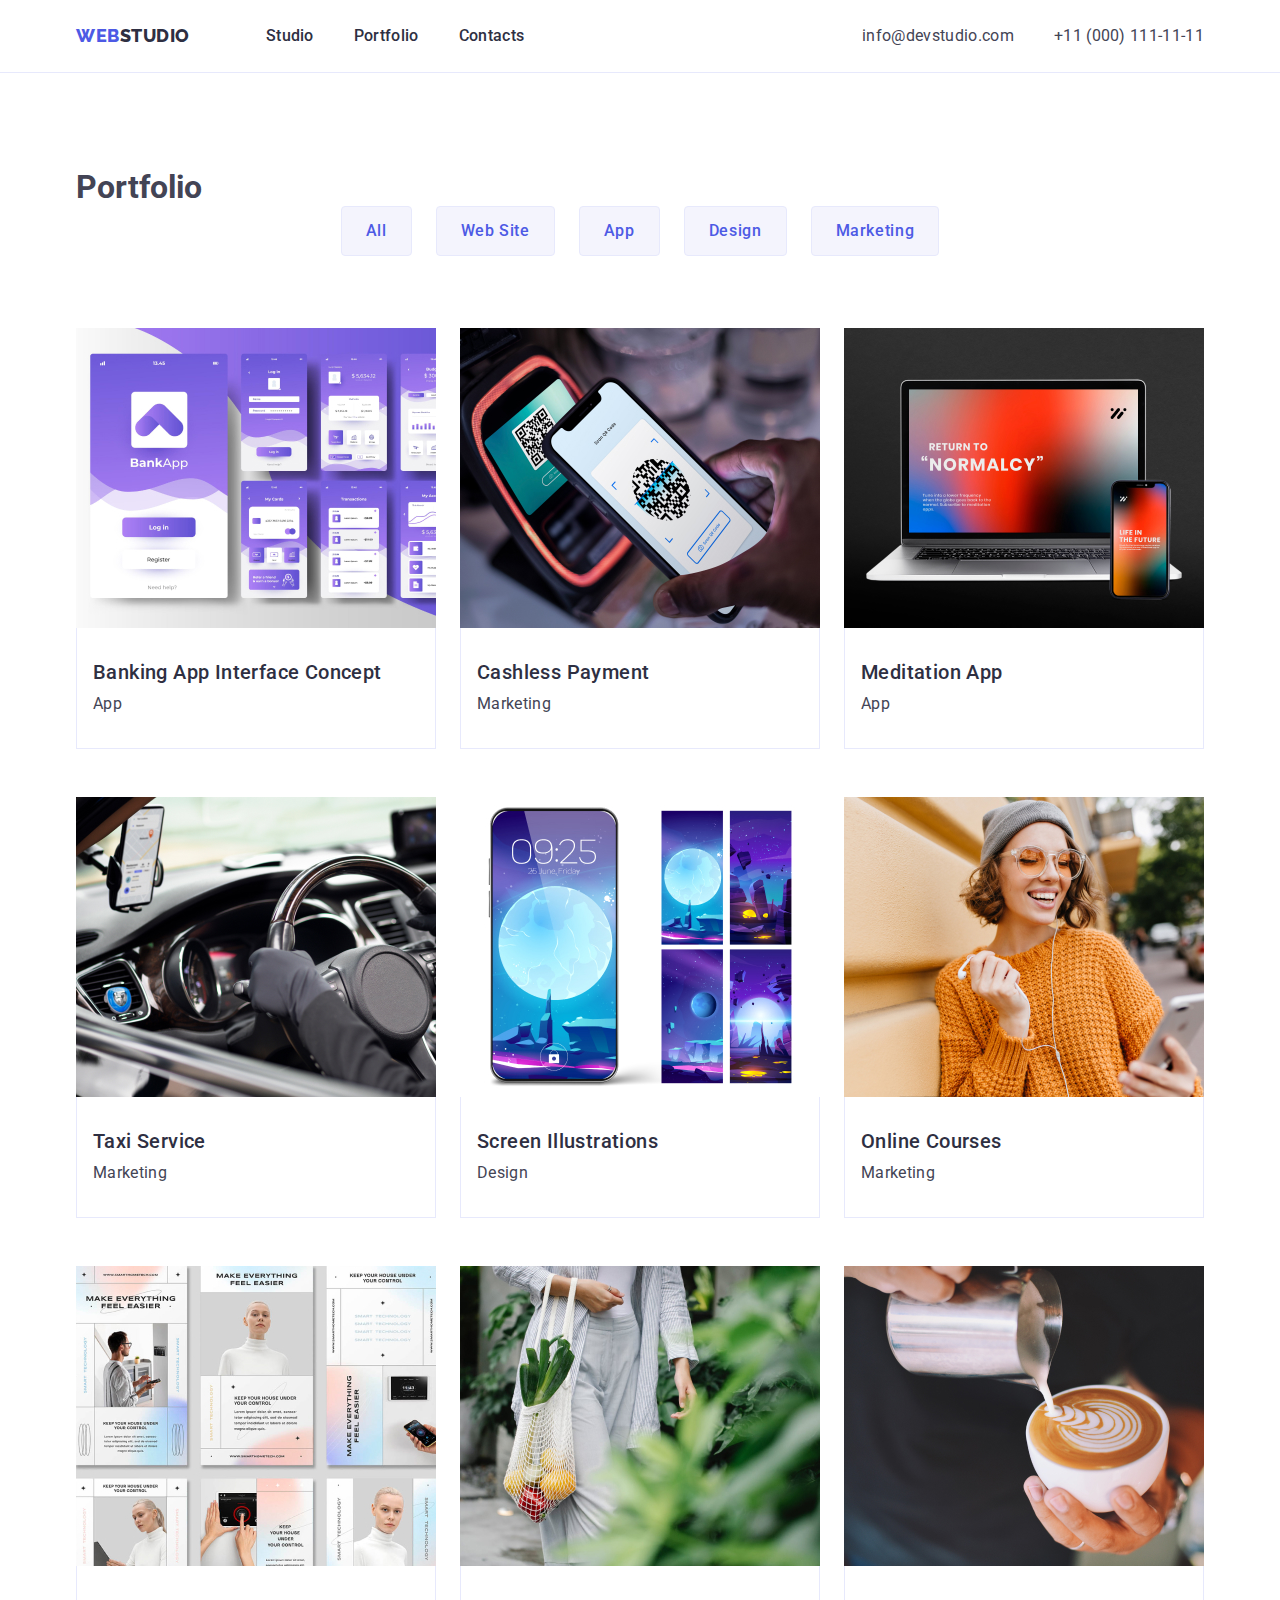
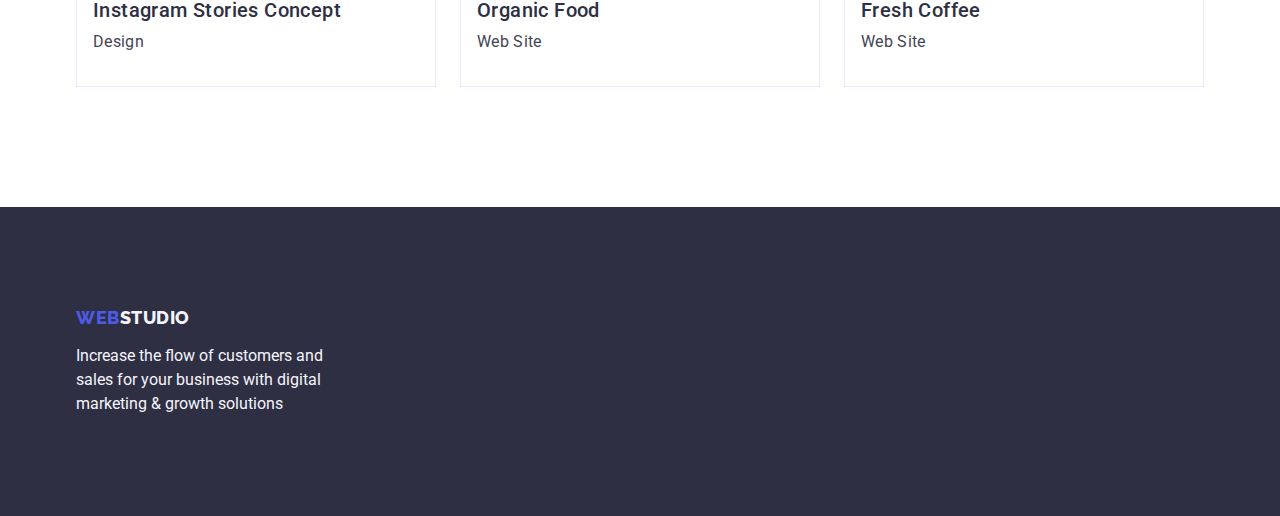
==== portfolio.html @ 73affb68 "Initial commit" ====
<!DOCTYPE html>
<html lang="en">
  <head>
    <meta charset="UTF-8" />
    <meta http-equiv="X-UA-Compatible" content="IE=edge" />
    <meta name="viewport" content="width=device-width, initial-scale=1.0" />
    <title>Effective Solutions for Your Business</title>
    <link rel="preconnect" href="https://fonts.googleapis.com" />
    <link rel="preconnect" href="https://fonts.gstatic.com" crossorigin />
    <link
      href="https://fonts.googleapis.com/css2?family=Raleway:wght@800&family=Roboto:wght@400;500;700&display=swap"
      rel="stylesheet"
    />
    <link
      rel="stylesheet"
      href="https://cdnjs.cloudflare.com/ajax/libs/modern-normalize/1.1.0/modern-normalize.min.css"
    />
    <link rel="stylesheet" href="./css/styles.css" />
  </head>
  <body class="body-page">
    <!-- Header -->
    <header class="page-header">
      <div class="container page-header-container">
        <nav class="page-header-navigation">
          <a href="./index.html" class="link header-logo page-logo list"
            >Web<span class="logos link">Studio</span></a
          >
          <ul class="list menu">
            <li class="menu-item">
              <a href="./index.html" class="menu-link link">Studio</a>
            </li>
            <li class="menu-item">
              <a href="./portfolio.html" class="menu-link link">Portfolio</a>
            </li>
            <li class="menu-item">
              <a href="" class="menu-link link">Contacts</a>
            </li>
          </ul>
        </nav>
        <!-- Address -->
        <address class="menu-contacts">
          <ul class="list contact-links">
            <li>
              <a class="link contacts" href="mailto:info@devstudio.com"
                >info@devstudio.com</a
              >
            </li>
            <li>
              <a class="link contacts" href="tel:+110001111111"
                >+11 (000) 111-11-11</a
              >
            </li>
          </ul>
        </address>
      </div>
    </header>

    <main>
      <!-- Section-1-Portfolio -->
      <section class="main-portfolio">
        <div class="container">
          <h1 class="hidden-title">Portfolio</h1>
          <ul class="portfolio-list list">
            <li><button type="button" class="button-portfolio">All</button></li>
            <li>
              <button type="button" class="button-portfolio">Web Site</button>
            </li>
            <li><button type="button" class="button-portfolio">App</button></li>
            <li>
              <button type="button" class="button-portfolio">Design</button>
            </li>
            <li>
              <button type="button" class="button-portfolio">Marketing</button>
            </li>
          </ul>
          <ul class="list portfolio-list-app">
            <li class="portfolio-list-item">
              <a href="./images/imgbankingapp.jpg" class="link">
                <img
                  src="./images/imgbankingapp.jpg"
                  alt="banking-app-interface-concept"
                  width="360"
                  height="300"
                />
                <div class="portfolio-app">
                  <h2 class="title-portfolio">Banking App Interface Concept</h2>
                  <p class="paragraph-portfolio">App</p>
                </div>
              </a>
            </li>
            <li class="portfolio-list-item">
              <a href="./images/imgcashlesspayment.jpg" class="link">
                <img
                  src="./images/imgcashlesspayment.jpg"
                  alt="cashless-payment"
                  width="360"
                  height="300"
                />
                <div class="portfolio-app">
                  <h2 class="title-portfolio">Cashless Payment</h2>
                  <p class="paragraph-portfolio">Marketing</p>
                </div>
              </a>
            </li>
            <li class="portfolio-list-item">
              <a href="./images/imgmediationapp.jpg" class="link">
                <img
                  src="./images/imgmediationapp.jpg"
                  alt="mediation-app"
                  width="360"
                  height="300"
                />
                <div class="portfolio-app">
                  <h2 class="title-portfolio">Meditation App</h2>
                  <p class="paragraph-portfolio">App</p>
                </div>
              </a>
            </li>
            <li class="portfolio-list-item">
              <a href="./images/imgtaxiservice.jpg" class="link">
                <img
                  src="./images/imgtaxiservice.jpg"
                  alt="taxi-service"
                  width="360"
                  height="300"
                />
                <div class="portfolio-app">
                  <h2 class="title-portfolio">Taxi Service</h2>
                  <p class="paragraph-portfolio">Marketing</p>
                </div>
              </a>
            </li>
            <li class="portfolio-list-item">
              <a href="./images/imgscreenillustration.jpg" class="link">
                <img
                  src="./images/imgscreenillustration.jpg"
                  alt="screen-illustrations"
                  width="360"
                  height="300"
                />
                <div class="portfolio-app">
                  <h2 class="title-portfolio">Screen Illustrations</h2>
                  <p class="paragraph-portfolio">Design</p>
                </div>
              </a>
            </li>
            <li class="portfolio-list-item">
              <a href="./images/imgonlinecourses.jpg" class="link">
                <img
                  src="./images/imgonlinecourses.jpg"
                  alt="screen-illustrations"
                  width="360"
                  height="300"
                />
                <div class="portfolio-app">
                  <h2 class="title-portfolio">Online Courses</h2>
                  <p class="paragraph-portfolio">Marketing</p>
                </div>
              </a>
            </li>
            <li class="portfolio-list-item">
              <a href="./images/imginstagramstories.jpg" class="link">
                <img
                  src="./images/imginstagramstories.jpg"
                  alt="instagram-strories-concept"
                  width="360"
                  height="300"
                />
                <div class="portfolio-app">
                  <h2 class="title-portfolio">Instagram Stories Concept</h2>
                  <p class="paragraph-portfolio">Design</p>
                </div>
              </a>
            </li>
            <li class="portfolio-list-item">
              <a href="" class="link">
                <img
                  src="./images/imgorganicfood.jpg"
                  alt="organic-food"
                  width="360"
                  height="300"
                />
                <div class="portfolio-app">
                  <h2 class="title-portfolio">Organic Food</h2>
                  <p class="paragraph-portfolio">Web Site</p>
                </div>
              </a>
            </li>
            <li class="portfolio-list-item">
              <a href="" class="link">
                <img
                  src="./images/imgfreshcoffee.jpg"
                  alt="fresh-coffee"
                  width="360"
                  height="300"
                />
                <div class="portfolio-app">
                  <h2 class="title-portfolio">Fresh Coffee</h2>
                  <p class="paragraph-portfolio">Web Site</p>
                </div>
              </a>
            </li>
          </ul>
        </div>
      </section>
    </main>
    <!-- Footer -->
    <footer class="footer">
      <div class="container">
        <a href="./index.html" class="link page-logo footer-logo list"
          >Web<span class="footer-color">Studio</span></a
        >
        <p class="footer-paragraph">
          Increase the flow of customers and sales for your business with
          digital marketing & growth solutions
        </p>
      </div>
    </footer>
  </body>
</html>
---- css/styles.css ----
:root {
  --background-color: #ffffff;
  --page-logo-color: #4d5ae5;
  --first-paragraf-color: #434455;
  --sections-color: #2e2f42;
  --contact-color: #434455;
  --section-four-back-ground-color: #f4f4fd;
  --footer-color: #2e2f42;
  --portfolio-button: #4d5ae5;
  --portfolio-background-button: #f4f4fd;
  --title-portfolio-color: #2e2f42;
  --prg-color: #434455;
  --buttons-portfolio: #e7e9fc;
}

body {
  font-family: "Roboto", sans-serif;
  color: #434455;
  background-color: var(--background-color);
}
.page-header-container {
  display: flex;
  align-items: center;
}
.container {
  width: 1158px;
  margin: auto;
  padding: 0 15px;
}

.menu {
  display: flex;
  gap: 40px;
}
.list {
  display: flex;
  flex-wrap: wrap;
  margin-top: 0;
  margin-bottom: 0;
  list-style: none;
}
h1,
h2,
h3,
h4,
p {
  margin-top: 0;
  margin-bottom: 0;
}
ul,
ol {
  margin-top: 0;
  margin-bottom: 0;
  padding-left: 0;
}

img {
  display: block;
}

.menu-link {
  display: block;
  font-weight: 500;
  font-size: 16px;
  line-height: 1.5;
  letter-spacing: 0.02em;
  color: #2e2f42;
  padding: 24px 0;
}

.menu-link:hover,
.menu-link:focus {
  color: #404bbf;
}
/* Header */
.page-header {
  background-color: #ffffff;
  border-bottom: 1px solid #e7e9fc;
}

.page-header-navigation {
  display: flex;
  align-items: center;
  justify-content: flex-end;
  margin-right: auto;
}
.menu-header {
  display: flex;
  row-gap: 40px;
}

.list {
  list-style: none;
}

/* Address */
.menu-contacts {
  font-style: normal;
}

.contacts {
  font-weight: 400;
  font-size: 16px;
  line-height: 1.5;
  letter-spacing: 0.02em;
  color: var(--contact-color);
  margin-left: auto;
}

.contacts:hover,
.contacts:focus {
  color: #404bbf;
}

.contact-links {
  display: flex;
  gap: 40px;
}
.link {
  text-decoration: none;
}

.page-logo {
  font-family: "Raleway", sans-serif;
  font-style: normal;
  font-weight: 800;
  font-size: 18px;
  display: inline-block;
  line-height: 1.17;
  align-items: center;
  letter-spacing: 0.03em;
  text-transform: uppercase;
  color: var(--page-logo-color);
}
.header-logo {
  margin-right: 76px;
}
.logos {
  color: #2e2f42;
}

/* Section-1 */
.section-one {
  background-color: var(--sections-color);
  padding: 188px 0;
}
.sections {
  padding: 120px 0;
}

.section-one :hover,
.section-one :focus {
  background-color: var(--sections-color);
}

.title-one {
  font-weight: 700;
  font-size: 56px;
  line-height: 1.07;
  text-align: center;
  letter-spacing: 0.02em;
  color: #ffffff;

  margin: auto;
  max-width: 496px;
  margin-bottom: 48px;
}
/* Section-2 */
.visually-hidden {
  position: absolute;
  width: 1px;
  height: 1px;
  margin: -1px;
  border: 0;
  padding: 0;
  white-space: nowrap;
  clip-path: inset(100%);
  clip: rect(0 0 0 0);
  overflow: hidden;
}
.title-two {
  font-weight: 500;
  font-size: 20px;
  line-height: 1.2;
  letter-spacing: 0.02em;
  color: var(--sections-color);
  margin-bottom: 8px;
}
.section-two-list {
  display: flex;
  padding: 0;
  gap: 24px;
}
.section-two-item {
  width: calc((100% - 72px) / 4);
}

.text-item-section-two {
  font-size: 16px;
  line-height: 1.5;
  letter-spacing: 0.02em;
}

/* Section-3 */
.section-three {
  padding-bottom: 120px;
}
.title-three {
  font-size: 36px;
  line-height: 1.11;
  text-align: center;
  letter-spacing: 0.02em;
  text-transform: capitalize;
  color: var(--sections-color);
  margin-bottom: 72px;
}
.section-three-list {
  display: flex;
  padding: 0;
  gap: 24px;
}
.section-three-item {
  width: calc((100% - 48px) / 3);
  margin: auto;
  padding: auto;
}
/* Section-4 */
.section-four-background-color {
  background-color: var(--section-four-back-ground-color);
  padding: 120px 0;
}
.container-four {
  width: 1158px;
  margin-left: auto;
  margin-right: auto;
  padding-left: 141px;
  padding-right: 141px;
  margin-bottom: 120px;
}
.title-four {
  font-size: 36px;
  line-height: 1.11;
  text-align: center;
  letter-spacing: 0.02em;
  text-transform: capitalize;
  color: var(--sections-color);
  margin-bottom: 72px;
}
.company-employees {
  background-color: #ffffff;
  border-radius: 0px 0px 4px 4px;
  text-align: center;
  width: calc((100% - 72px) / 4);
}
.title-employees {
  font-weight: 500;
  font-size: 20px;
  line-height: 1.2;
  letter-spacing: 0.02em;
  color: var(--sections-color);
  text-align: center;
  margin-bottom: 8px;
}
.employees-list {
  padding: 32px 16px;
}
/* Button */

button {
  cursor: pointer;
}
.button-one {
  /* font-family: "Roboto", sans-serif; */
  display: block;
  font-weight: 500;
  font-size: 16px;
  line-height: 1.5;
  letter-spacing: 0.04em;
  background-color: #4d5ae5;
  color: #ffffff;
  box-shadow: 0px 4px 4px rgba(0, 0, 0, 0.15);
  height: 56px;
  border: none;
  border-radius: 4px;
  padding: 16px 32px;
  min-width: 169px;
  margin: auto;
}
.button-one:hover,
.button-one:focus {
  background-color: #404bbf;
  cursor: pointer;
}

/* Footer */

.footer {
  background-color: #2e2f42;
  padding: 100px 0;
}

.text-item {
  font-size: 16px;
  line-height: 1.5;
  letter-spacing: 0.02em;
  color: var(--first-paragraf-color);
  padding: 0;
  text-align: center;
}
.footer-color {
  color: #f4f4fd;
}
.footer-paragraph {
  color: #f4f4fd;
  max-width: 264px;
  line-height: 1.5;
}
.footer-logo {
  margin-bottom: 16px;
}

/* Portfolio */
.button-portfolio {
  /* font-family: "Roboto", sans-serif; */
  font-weight: 500;
  font-size: 16px;
  line-height: 1.5;
  letter-spacing: 0.04em;
  color: var(--portfolio-button);
  background-color: var(--portfolio-background-button);
  padding: 12px 24px;
  border: 1px solid var(--buttons-portfolio);
  border-radius: 4px;
}
.button-portfolio:hover,
.button-portfolio:focus {
  cursor: pointer;
  color: #ffffff;
  background-color: #404bbf;
  border: 1px solid transparent;
}
.title-portfolio {
  font-weight: 500;
  font-size: 20px;
  line-height: 1.2;
  letter-spacing: 0.02em;
  color: var(--title-portfolio-color);
  margin-bottom: 8px;
}
.paragraph-portfolio {
  font-size: 16px;
  line-height: 1.5;
  letter-spacing: 0.02em;
  color: var(--prg-color);
}
.main-portfolio {
  padding: 96px 0 120px;
}
.portfolio-list {
  list-style: none;
  display: flex;
  justify-content: center;
  margin-bottom: 72px;
  gap: 24px;
}
.portfolio-list-app {
  list-style: none;
  display: flex;
  column-gap: 24px;
  flex-wrap: wrap;
  row-gap: 48px;
}
.portfolio-list-item {
  width: calc((100% - 48px) / 3);
}
.portfolio-app {
  padding: 32px 16px;
  border: 1px solid #e7e9fc;
  border-top: none;
}
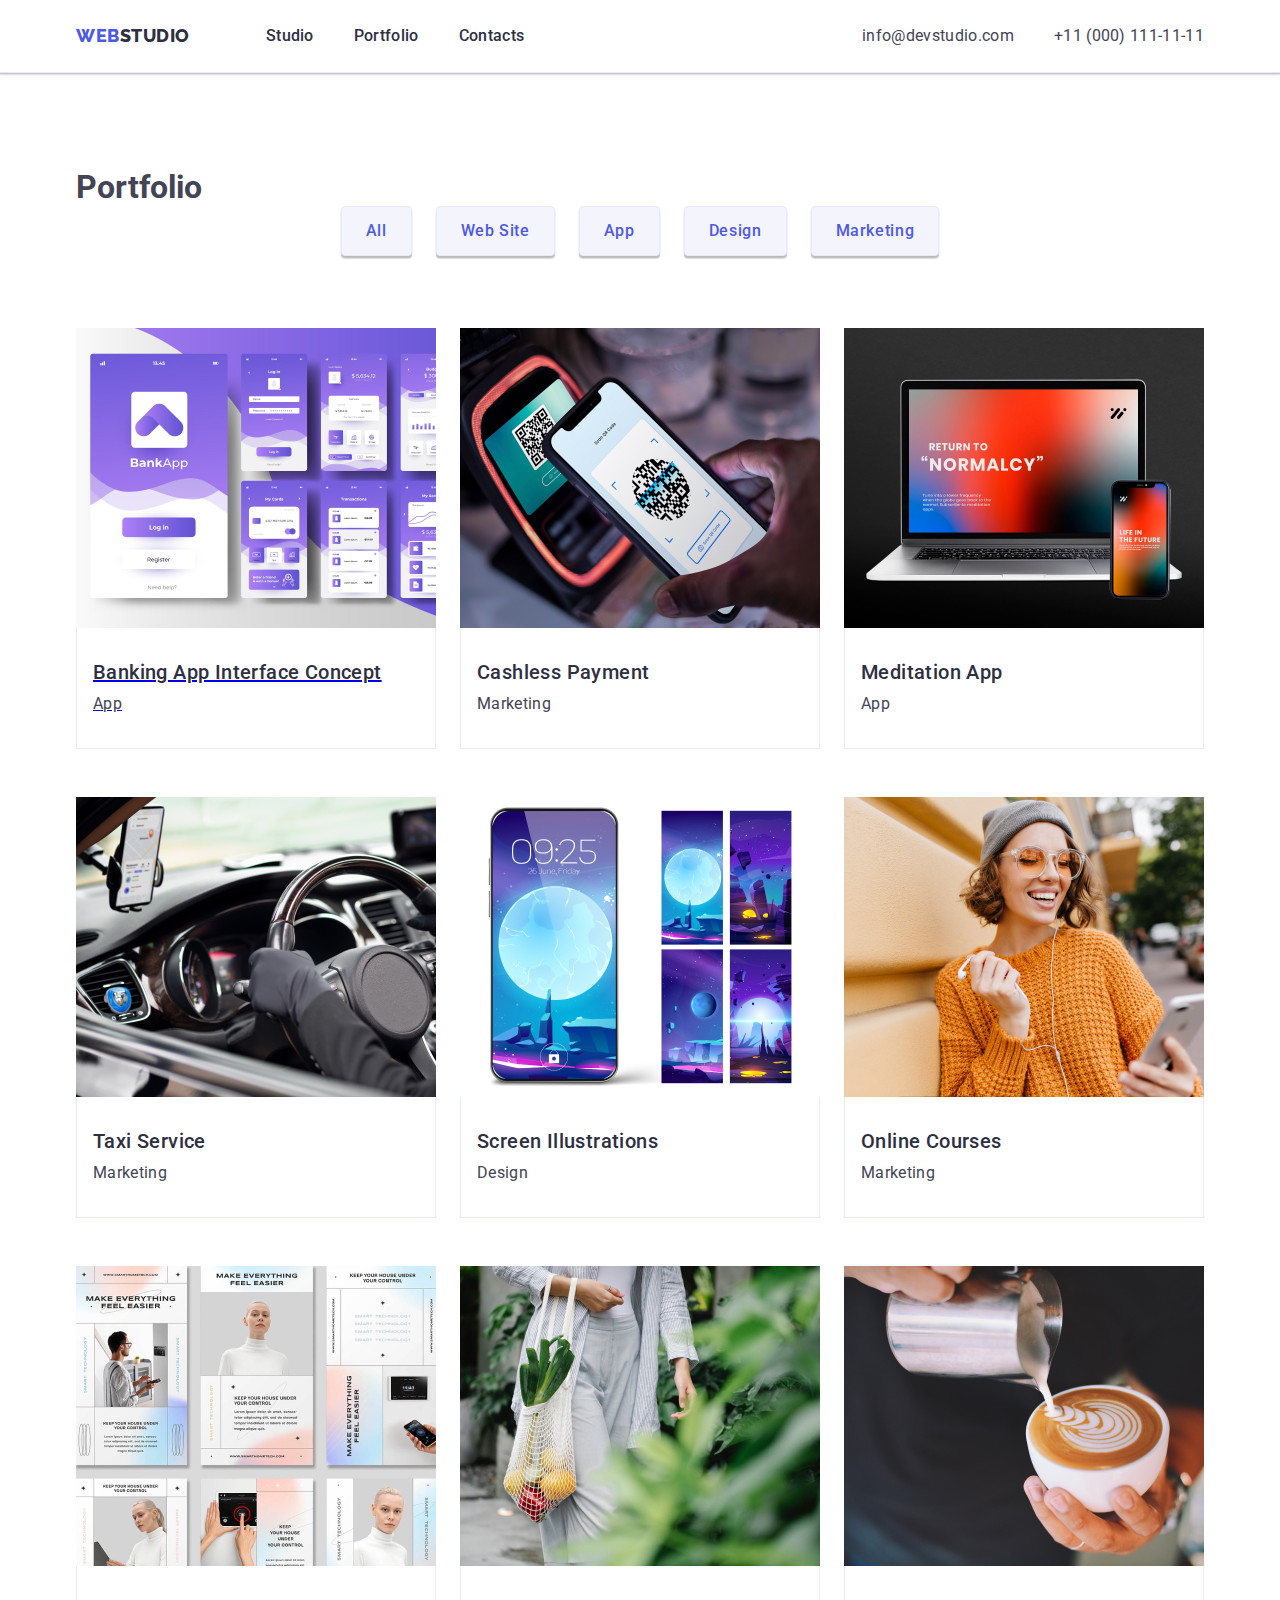
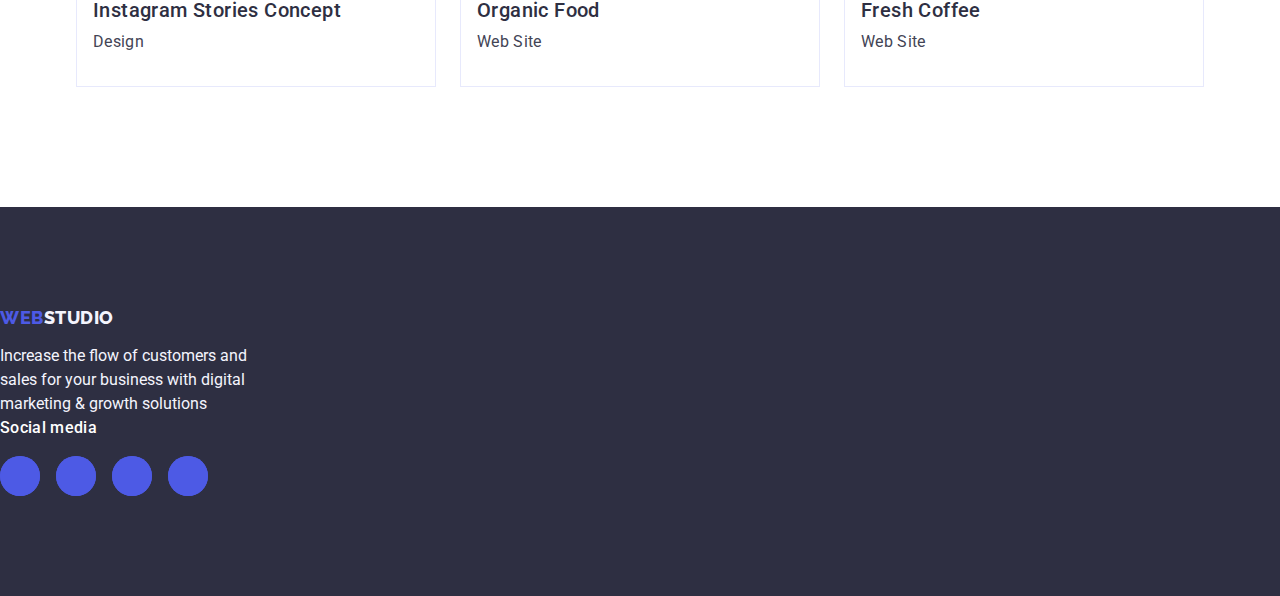
==== commit a8a05503: "update" ====
--- a/portfolio.html
+++ b/portfolio.html
@@ -75,7 +75,7 @@
           </ul>
           <ul class="list portfolio-list-app">
             <li class="portfolio-list-item">
-              <a href="./images/imgbankingapp.jpg" class="link">
+              <a href="./images/imgbankingapp.jpg" class="link-portfolio">
                 <img
                   src="./images/imgbankingapp.jpg"
                   alt="banking-app-interface-concept"
@@ -205,16 +205,67 @@
       </section>
     </main>
     <!-- Footer -->
-    <footer class="footer">
-      <div class="container">
-        <a href="./index.html" class="link page-logo footer-logo list"
+     <footer class="footer">
+      <div class="container-footer">
+        <div class="logotype"> <a href="./index.html" class="link page-logo footer-logo list"
           >Web<span class="footer-color">Studio</span></a
         >
         <p class="footer-paragraph">
           Increase the flow of customers and sales for your business with
           digital marketing & growth solutions
-        </p>
-      </div>
+        </p></div>
+      <div class="container-social-list">
+        <p class="social-media-title">Social media</p>
+        <ul class="social-list list">
+          <li class="social-item">
+            <a href="" class="social-list-link-ft link">
+              <svg
+                class="social-list-icon"
+                aria-label="instagram icon"
+                width="24"
+                height="24">
+                <use href="./images/icons.svg#icon-instagram-2instagram"></use>
+              </svg>
+            </a>
+          </li>
+          <li class="social-item">
+            <a href="" class="social-list-link-ft link">
+              <svg
+                class="social-list-icon"
+                aria-label="twitter icon"
+                width="24"
+                height="24"
+              >
+                <use href="./images/icons.svg#icon-twitter-1twitter"></use>
+              </svg>
+            </a>
+          </li>
+          <li class="social-item">
+            <a href="" class="social-list-link-ft link">
+              <svg
+                class="social-list-icon"
+                aria-label="facebook icon"
+                width="24"
+                height="24"
+              >
+                <use href="./images/icons.svg#icon-facebook-1facebook"></use>
+              </svg>
+            </a>
+          </li>
+          <li class="social-item">
+            <a href="" class="social-list-link-ft link">
+              <svg
+                class="social-list-icon"
+                aria-label="linkedin icon"
+                width="24"
+                height="24"
+              >
+                <use href="./images/icons.svg#icon-linkedin-1linkedin"></use>
+              </svg>
+            </a>
+          </li>
+        </ul>
+        </div>
     </footer>
   </body>
 </html>
--- a/css/styles.css
+++ b/css/styles.css
@@ -11,6 +11,12 @@
   --title-portfolio-color: #2e2f42;
   --prg-color: #434455;
   --buttons-portfolio: #e7e9fc;
+  --accent-color: #4d5ae5;
+  --icon-color: #f4f4fd;
+  --color-title-customers: #2e2f42;
+  --customer-link-color: #8e8f99;
+  --footer-color-var: #ffffff;
+  --footer-link: #4d5ae5;
 }
 
 body {
@@ -76,6 +82,8 @@
 .page-header {
   background-color: #ffffff;
   border-bottom: 1px solid #e7e9fc;
+  box-shadow: 0px 1px 6px rgba(46, 47, 66, 0.08),
+    0px 1px 1px rgba(46, 47, 66, 0.16), 0px 2px 1px rgba(46, 47, 66, 0.08);
 }
 
 .page-header-navigation {
@@ -141,16 +149,20 @@
 
 /* Section-1 */
 .section-one {
-  background-color: var(--sections-color);
   padding: 188px 0;
+  background-color: #2e2f42;
+  background-image: linear-gradient(
+      rgba(46, 47, 66, 0.7),
+      rgba(46, 47, 66, 0.7)
+    ),
+    url(/images/hero-image.jpg);
+  background-repeat: no-repeat;
+  background-size: cover;
+  background-position: center;
+  max-width: 1440px;
 }
 .sections {
   padding: 120px 0;
-}
-
-.section-one :hover,
-.section-one :focus {
-  background-color: var(--sections-color);
 }
 
 .title-one {
@@ -200,6 +212,15 @@
   line-height: 1.5;
   letter-spacing: 0.02em;
 }
+.icons-section-two {
+  display: flex;
+  align-items: center;
+  justify-content: center;
+  height: 112px;
+  margin-bottom: 8px;
+  border-radius: 4px;
+  background-color: #f4f4fd;
+}
 
 /* Section-3 */
 .section-three {
@@ -227,7 +248,7 @@
 /* Section-4 */
 .section-four-background-color {
   background-color: var(--section-four-back-ground-color);
-  padding: 120px 0;
+  padding: 120px 120px;
 }
 .container-four {
   width: 1158px;
@@ -237,6 +258,15 @@
   padding-right: 141px;
   margin-bottom: 120px;
 }
+.social-list-link {
+  display: flex;
+  align-items: center;
+  justify-content: center;
+  width: 100%;
+  height: 100%;
+  border-radius: 50%;
+  background-color: var(--customer-link-color);
+}
 .title-four {
   font-size: 36px;
   line-height: 1.11;
@@ -247,11 +277,13 @@
   margin-bottom: 72px;
 }
 .company-employees {
-  background-color: #ffffff;
   border-radius: 0px 0px 4px 4px;
   text-align: center;
   width: calc((100% - 72px) / 4);
-}
+  box-shadow: 0px 1px 6px rgba(46, 47, 66, 0.08),
+    0px 1px 1px rgba(46, 47, 66, 0.16), 0px 2px 1px rgba(46, 47, 66, 0.08);
+}
+
 .title-employees {
   font-weight: 500;
   font-size: 20px;
@@ -262,8 +294,9 @@
   margin-bottom: 8px;
 }
 .employees-list {
-  padding: 32px 16px;
-}
+  padding: 32px 0;
+}
+
 /* Button */
 
 button {
@@ -292,12 +325,100 @@
   cursor: pointer;
 }
 
+/* Section-5 */
+.section-five {
+  padding-top: 120px;
+  padding-bottom: 120px;
+}
+.title-customers {
+  font-size: 36px;
+  line-height: 1.1;
+  justify-content: center;
+  color: var(--color-title-customers);
+  margin-bottom: 72px;
+  text-align: center;
+}
+.customers-list {
+  display: flex;
+  gap: 24px;
+}
+.customers-list-item {
+  height: 88px;
+  width: calc((100% - 120px) / 6);
+}
+
+.customer-link {
+  display: flex;
+  box-sizing: border-box;
+  border: 1px solid #8e8f99;
+  border-radius: 4px;
+  width: 100%;
+  height: 100%;
+  display: flex;
+  align-items: center;
+  justify-content: center;
+  color: var(--customer-link-color);
+}
+.customer-link:hover,
+.customer-link:focus {
+  border-color: #404bbf;
+  color: #404bbf;
+}
+.icons-section-five {
+  fill: currentColor;
+}
+
 /* Footer */
 
 .footer {
   background-color: #2e2f42;
   padding: 100px 0;
 }
+container-footer {
+  display: flex;
+  align-items: baseline;
+  gap: 120px;
+}
+
+.container-social-list {
+}
+.social-media-title {
+  font-weight: 500;
+  font-size: 16px;
+  line-height: 1.5;
+  letter-spacing: 0.02em;
+  color: var(--footer-color-var);
+  margin-bottom: 16px;
+}
+.social-list {
+  display: flex;
+  gap: 16px;
+}
+.social-item {
+  display: flex;
+  justify-content: center;
+  align-items: center;
+  width: 40px;
+  height: 40px;
+  border-radius: 50%;
+  background-color: #4d5ae5;
+}
+.social-list-link-ft {
+  width: 100%;
+  height: 100%;
+  background-color: var(--footer-link);
+  border-radius: 50%;
+  display: flex;
+  align-items: center;
+  justify-content: center;
+}
+.social-list-link-ft:hover,
+.social-list-link-ft:focus {
+  background-color: #31d0aa;
+}
+.social-list-icon {
+  fill: var(--icon-color);
+}
 
 .text-item {
   font-size: 16px;
@@ -306,9 +427,13 @@
   color: var(--first-paragraf-color);
   padding: 0;
   text-align: center;
+  margin-bottom: 8px;
 }
 .footer-color {
   color: #f4f4fd;
+}
+.logotype {
+  margin-right: 120px;
 }
 .footer-paragraph {
   color: #f4f4fd;
@@ -331,6 +456,8 @@
   padding: 12px 24px;
   border: 1px solid var(--buttons-portfolio);
   border-radius: 4px;
+  box-shadow: 0px 3px 1px rgba(0, 0, 0, 0.1), 0px 2px 1px rgba(0, 0, 0, 0.08),
+    0px 2px 2px rgba(0, 0, 0, 0.12);
 }
 .button-portfolio:hover,
 .button-portfolio:focus {
@@ -373,6 +500,14 @@
 .portfolio-list-item {
   width: calc((100% - 48px) / 3);
 }
+.link-portfolio {
+  display: block;
+}
+.link-portfolio:hover,
+.link-portfolio:focus {
+  box-shadow: 0px 1px 6px rgba(46, 47, 66, 0.08),
+    0px 1px 1px rgba(46, 47, 66, 0.16), 0px 2px 1px rgba(46, 47, 66, 0.08);
+}
 .portfolio-app {
   padding: 32px 16px;
   border: 1px solid #e7e9fc;
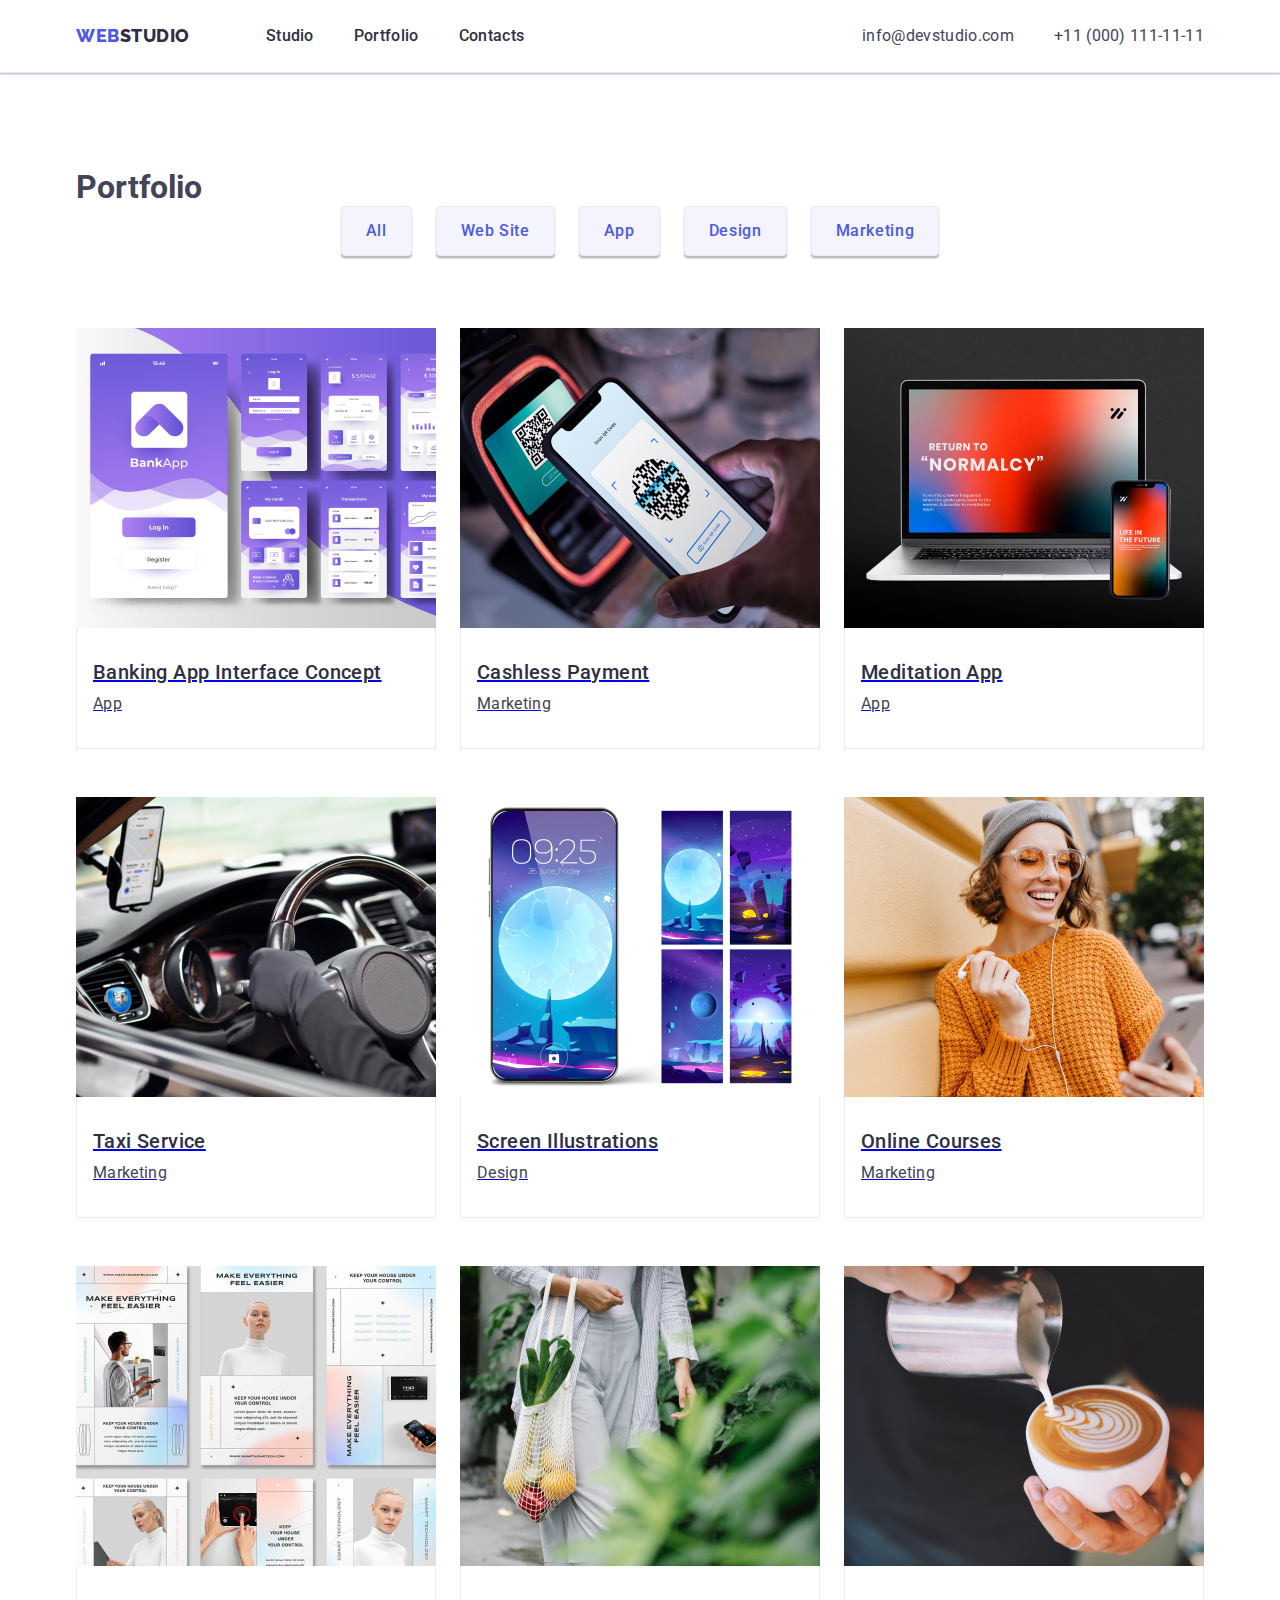
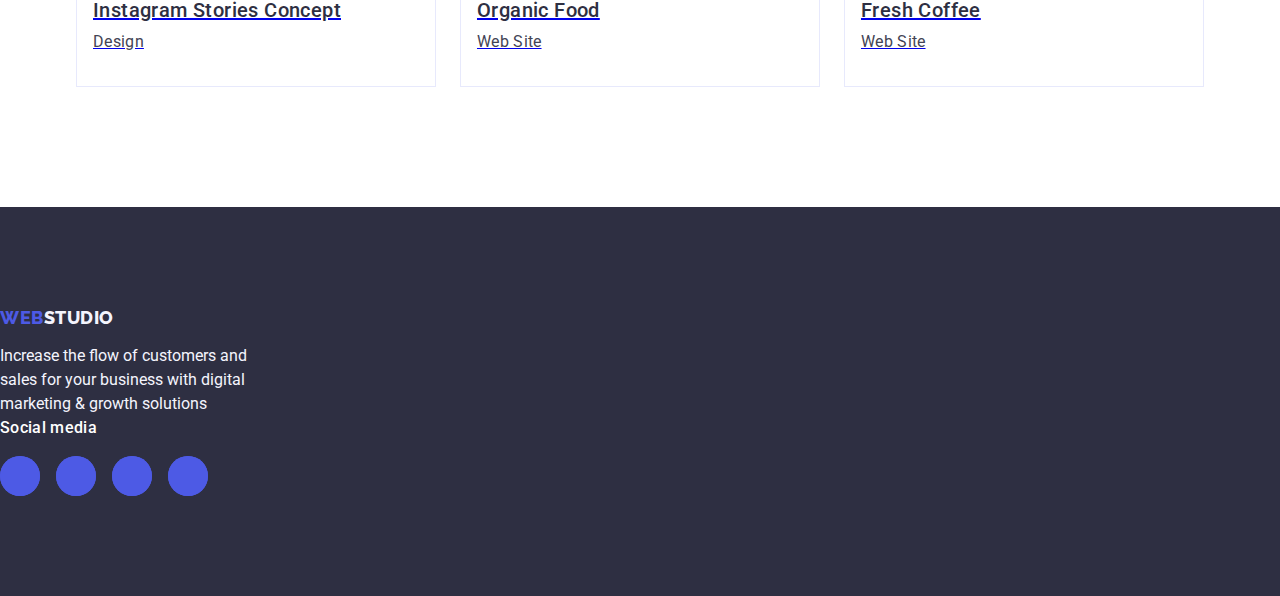
==== commit ad3afe57: "update" ====
--- a/portfolio.html
+++ b/portfolio.html
@@ -89,7 +89,7 @@
               </a>
             </li>
             <li class="portfolio-list-item">
-              <a href="./images/imgcashlesspayment.jpg" class="link">
+              <a href="./images/imgcashlesspayment.jpg" class="link-portfolio">
                 <img
                   src="./images/imgcashlesspayment.jpg"
                   alt="cashless-payment"
@@ -103,7 +103,7 @@
               </a>
             </li>
             <li class="portfolio-list-item">
-              <a href="./images/imgmediationapp.jpg" class="link">
+              <a href="./images/imgmediationapp.jpg" class="link-portfolio">
                 <img
                   src="./images/imgmediationapp.jpg"
                   alt="mediation-app"
@@ -117,7 +117,7 @@
               </a>
             </li>
             <li class="portfolio-list-item">
-              <a href="./images/imgtaxiservice.jpg" class="link">
+              <a href="./images/imgtaxiservice.jpg" class="link-portfolio">
                 <img
                   src="./images/imgtaxiservice.jpg"
                   alt="taxi-service"
@@ -131,7 +131,7 @@
               </a>
             </li>
             <li class="portfolio-list-item">
-              <a href="./images/imgscreenillustration.jpg" class="link">
+              <a href="./images/imgscreenillustration.jpg" class="link-portfolio">
                 <img
                   src="./images/imgscreenillustration.jpg"
                   alt="screen-illustrations"
@@ -145,7 +145,7 @@
               </a>
             </li>
             <li class="portfolio-list-item">
-              <a href="./images/imgonlinecourses.jpg" class="link">
+              <a href="./images/imgonlinecourses.jpg" class="link-portfolio">
                 <img
                   src="./images/imgonlinecourses.jpg"
                   alt="screen-illustrations"
@@ -159,7 +159,7 @@
               </a>
             </li>
             <li class="portfolio-list-item">
-              <a href="./images/imginstagramstories.jpg" class="link">
+              <a href="./images/imginstagramstories.jpg" class="link-portfolio">
                 <img
                   src="./images/imginstagramstories.jpg"
                   alt="instagram-strories-concept"
@@ -173,7 +173,7 @@
               </a>
             </li>
             <li class="portfolio-list-item">
-              <a href="" class="link">
+              <a href="./images/imgorganicfood.jpg" class="link-portfolio">
                 <img
                   src="./images/imgorganicfood.jpg"
                   alt="organic-food"
@@ -187,7 +187,7 @@
               </a>
             </li>
             <li class="portfolio-list-item">
-              <a href="" class="link">
+              <a href="./images/imgfreshcoffee.jpg" class="link-portfolio">
                 <img
                   src="./images/imgfreshcoffee.jpg"
                   alt="fresh-coffee"
--- a/css/styles.css
+++ b/css/styles.css
@@ -503,6 +503,7 @@
 .link-portfolio {
   display: block;
 }
+
 .link-portfolio:hover,
 .link-portfolio:focus {
   box-shadow: 0px 1px 6px rgba(46, 47, 66, 0.08),
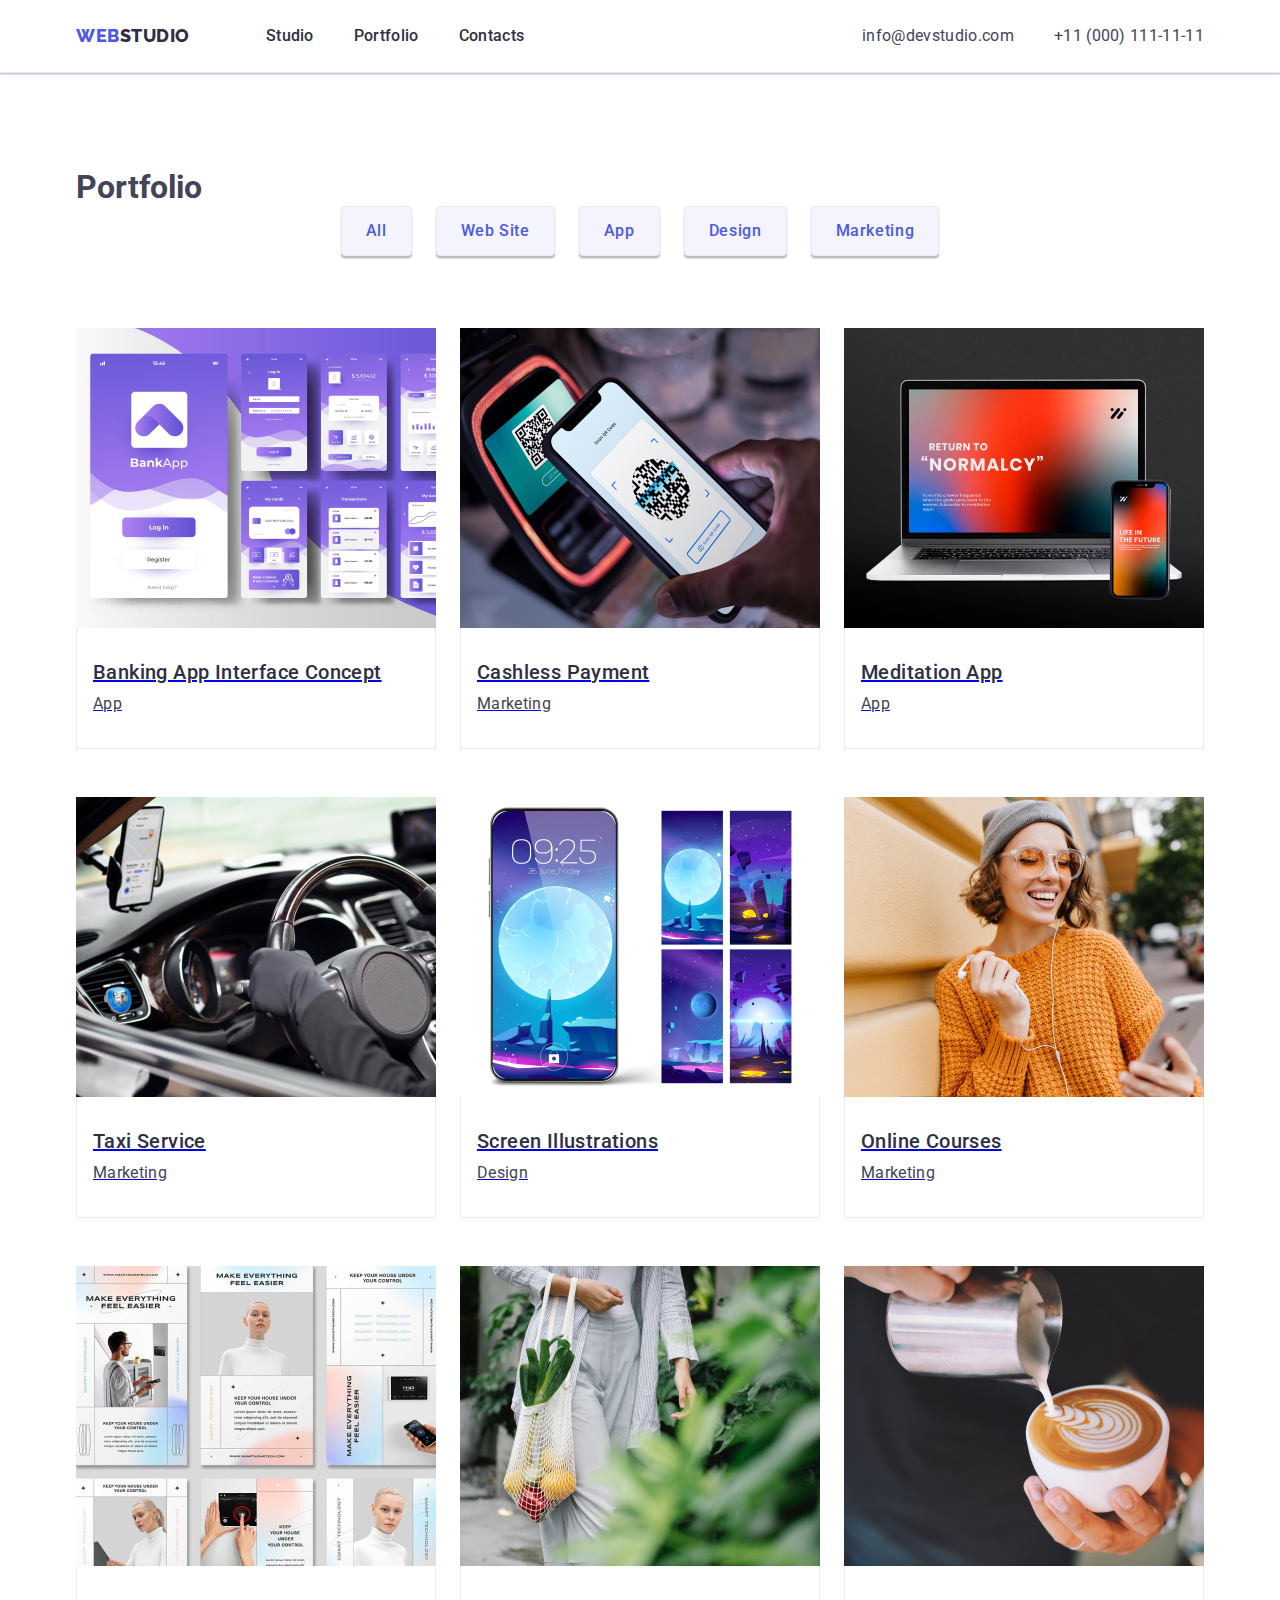
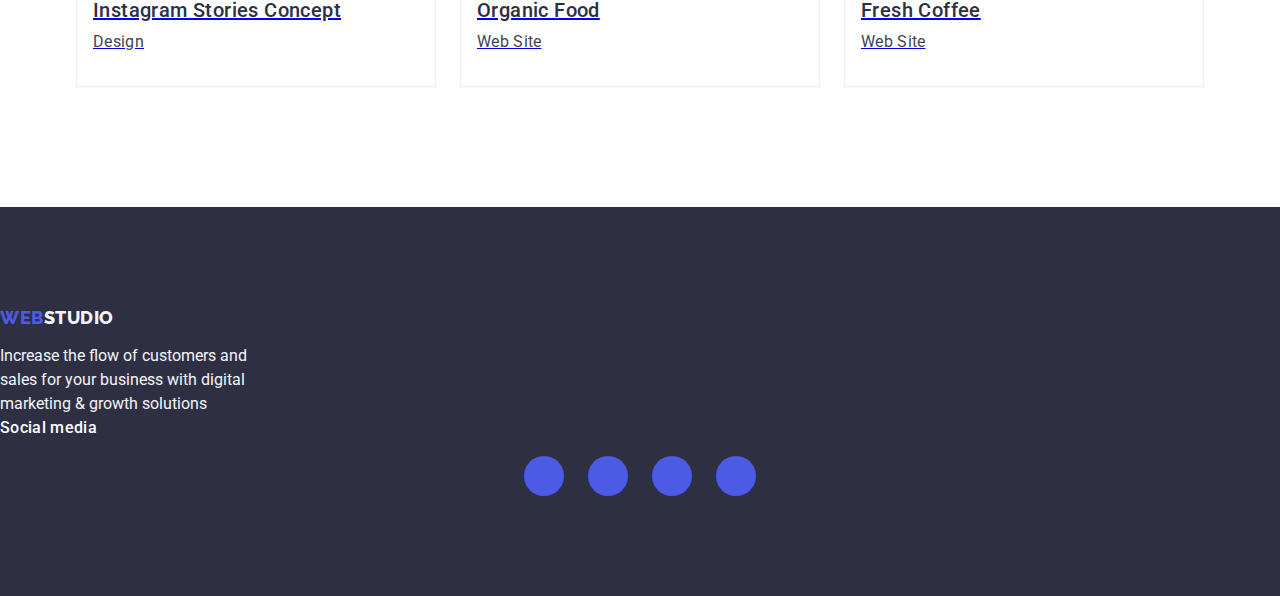
==== commit dc815f67: "add" ====
--- a/portfolio.html
+++ b/portfolio.html
@@ -131,7 +131,10 @@
               </a>
             </li>
             <li class="portfolio-list-item">
-              <a href="./images/imgscreenillustration.jpg" class="link-portfolio">
+              <a
+                href="./images/imgscreenillustration.jpg"
+                class="link-portfolio"
+              >
                 <img
                   src="./images/imgscreenillustration.jpg"
                   alt="screen-illustrations"
@@ -205,67 +208,71 @@
       </section>
     </main>
     <!-- Footer -->
-     <footer class="footer">
+    <footer class="footer">
       <div class="container-footer">
-        <div class="logotype"> <a href="./index.html" class="link page-logo footer-logo list"
-          >Web<span class="footer-color">Studio</span></a
-        >
-        <p class="footer-paragraph">
-          Increase the flow of customers and sales for your business with
-          digital marketing & growth solutions
-        </p></div>
-      <div class="container-social-list">
-        <p class="social-media-title">Social media</p>
-        <ul class="social-list list">
-          <li class="social-item">
-            <a href="" class="social-list-link-ft link">
-              <svg
-                class="social-list-icon"
-                aria-label="instagram icon"
-                width="24"
-                height="24">
-                <use href="./images/icons.svg#icon-instagram-2instagram"></use>
-              </svg>
-            </a>
-          </li>
-          <li class="social-item">
-            <a href="" class="social-list-link-ft link">
-              <svg
-                class="social-list-icon"
-                aria-label="twitter icon"
-                width="24"
-                height="24"
-              >
-                <use href="./images/icons.svg#icon-twitter-1twitter"></use>
-              </svg>
-            </a>
-          </li>
-          <li class="social-item">
-            <a href="" class="social-list-link-ft link">
-              <svg
-                class="social-list-icon"
-                aria-label="facebook icon"
-                width="24"
-                height="24"
-              >
-                <use href="./images/icons.svg#icon-facebook-1facebook"></use>
-              </svg>
-            </a>
-          </li>
-          <li class="social-item">
-            <a href="" class="social-list-link-ft link">
-              <svg
-                class="social-list-icon"
-                aria-label="linkedin icon"
-                width="24"
-                height="24"
-              >
-                <use href="./images/icons.svg#icon-linkedin-1linkedin"></use>
-              </svg>
-            </a>
-          </li>
-        </ul>
+        <div class="logotype">
+          <a href="./index.html" class="link page-logo footer-logo list"
+            >Web<span class="footer-color">Studio</span></a
+          >
+          <p class="footer-paragraph">
+            Increase the flow of customers and sales for your business with
+            digital marketing & growth solutions
+          </p>
         </div>
+        <div class="container-social-list">
+          <p class="social-media-title">Social media</p>
+          <ul class="social-list list">
+            <li class="social-item">
+              <a href="" class="social-list-link-ft link">
+                <svg
+                  class="social-list-icon"
+                  aria-label="instagram icon"
+                  width="24"
+                  height="24"
+                >
+                  <use href="./images/icons.svg#instagram"></use>
+                </svg>
+              </a>
+            </li>
+            <li class="social-item">
+              <a href="" class="social-list-link-ft link">
+                <svg
+                  class="social-list-icon"
+                  aria-label="twitter icon"
+                  width="24"
+                  height="24"
+                >
+                  <use href="./images/icons.svg#twitter"></use>
+                </svg>
+              </a>
+            </li>
+            <li class="social-item">
+              <a href="" class="social-list-link-ft link">
+                <svg
+                  class="social-list-icon"
+                  aria-label="facebook icon"
+                  width="24"
+                  height="24"
+                >
+                  <use href="./images/icons.svg#facebook"></use>
+                </svg>
+              </a>
+            </li>
+            <li class="social-item">
+              <a href="" class="social-list-link-ft">
+                <svg
+                  class="social-list-icon"
+                  aria-label="linkedin icon"
+                  width="24"
+                  height="24"
+                >
+                  <use href="./images/icons.svg#linkedin"></use>
+                </svg>
+              </a>
+            </li>
+          </ul>
+        </div>
+      </div>
     </footer>
   </body>
 </html>
--- a/css/styles.css
+++ b/css/styles.css
@@ -17,6 +17,7 @@
   --customer-link-color: #8e8f99;
   --footer-color-var: #ffffff;
   --footer-link: #4d5ae5;
+  --social-media-link-color: #4d5ae5;
 }
 
 body {
@@ -32,6 +33,8 @@
   width: 1158px;
   margin: auto;
   padding: 0 15px;
+  margin-right: auto;
+  margin-left: auto;
 }
 
 .menu {
@@ -99,6 +102,7 @@
 
 .list {
   list-style: none;
+  display: flex;
 }
 
 /* Address */
@@ -200,7 +204,6 @@
 }
 .section-two-list {
   display: flex;
-  padding: 0;
   gap: 24px;
 }
 .section-two-item {
@@ -254,9 +257,10 @@
   width: 1158px;
   margin-left: auto;
   margin-right: auto;
-  padding-left: 141px;
-  padding-right: 141px;
+  padding-left: 15px;
+  padding-right: 15px;
   margin-bottom: 120px;
+  width: 1158px;
 }
 .social-list-link {
   display: flex;
@@ -265,7 +269,11 @@
   width: 100%;
   height: 100%;
   border-radius: 50%;
-  background-color: var(--customer-link-color);
+  background-color: var(--social-media-link-color);
+}
+.social-list-link:hover,
+.social-list-link:focus {
+  background-color: #404bbf;
 }
 .title-four {
   font-size: 36px;
@@ -276,12 +284,18 @@
   color: var(--sections-color);
   margin-bottom: 72px;
 }
+.section-four-list {
+  gap: 24px;
+}
 .company-employees {
   border-radius: 0px 0px 4px 4px;
   text-align: center;
-  width: calc((100% - 72px) / 4);
   box-shadow: 0px 1px 6px rgba(46, 47, 66, 0.08),
     0px 1px 1px rgba(46, 47, 66, 0.16), 0px 2px 1px rgba(46, 47, 66, 0.08);
+  background-color: #ffffff;
+}
+.company-employees {
+  width: calc((100% - 72px) / 4);
 }
 
 .title-employees {
@@ -292,9 +306,15 @@
   color: var(--sections-color);
   text-align: center;
   margin-bottom: 8px;
+  text-align: center;
+  margin-top: 0;
+  margin-bottom: 8px;
+  font-weight: 500;
+  font-size: 20px;
 }
 .employees-list {
   padding: 32px 0;
+  gap: 24px;
 }
 
 /* Button */
@@ -373,16 +393,17 @@
 .footer {
   background-color: #2e2f42;
   padding: 100px 0;
-}
+  margin: auto;
+}
+
 container-footer {
   display: flex;
   align-items: baseline;
-  gap: 120px;
-}
-
-.container-social-list {
-}
+}
+
 .social-media-title {
+  display: block;
+  box-sizing: border-box;
   font-weight: 500;
   font-size: 16px;
   line-height: 1.5;
@@ -392,25 +413,21 @@
 }
 .social-list {
   display: flex;
-  gap: 16px;
+  justify-content: center;
+  gap: 24px;
 }
 .social-item {
-  display: flex;
-  justify-content: center;
-  align-items: center;
   width: 40px;
   height: 40px;
-  border-radius: 50%;
-  background-color: #4d5ae5;
 }
 .social-list-link-ft {
+  display: flex;
+  align-items: center;
+  justify-content: center;
   width: 100%;
   height: 100%;
   background-color: var(--footer-link);
   border-radius: 50%;
-  display: flex;
-  align-items: center;
-  justify-content: center;
 }
 .social-list-link-ft:hover,
 .social-list-link-ft:focus {
@@ -428,11 +445,16 @@
   padding: 0;
   text-align: center;
   margin-bottom: 8px;
+  text-align: center;
+  margin-top: 0;
+  margin-bottom: 8px;
 }
 .footer-color {
   color: #f4f4fd;
 }
 .logotype {
+  display: block;
+  box-sizing: border-box;
   margin-right: 120px;
 }
 .footer-paragraph {
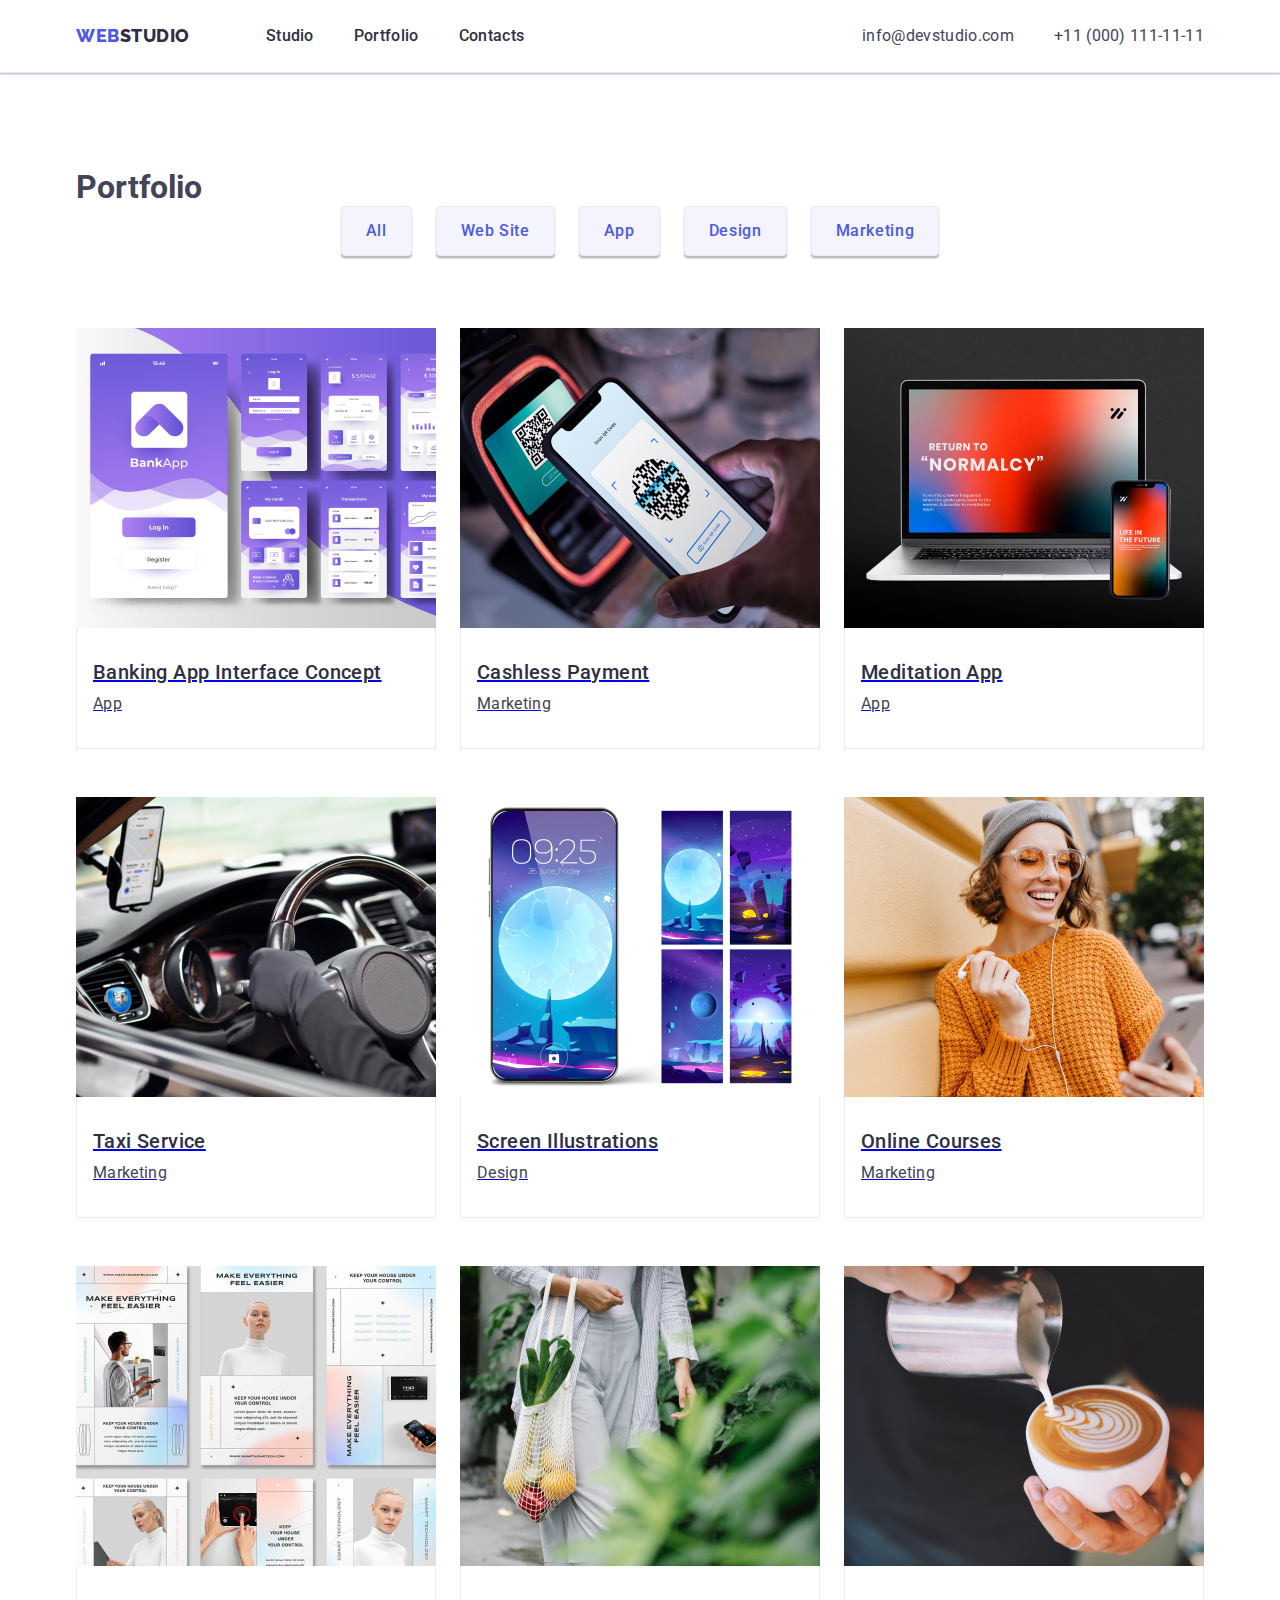
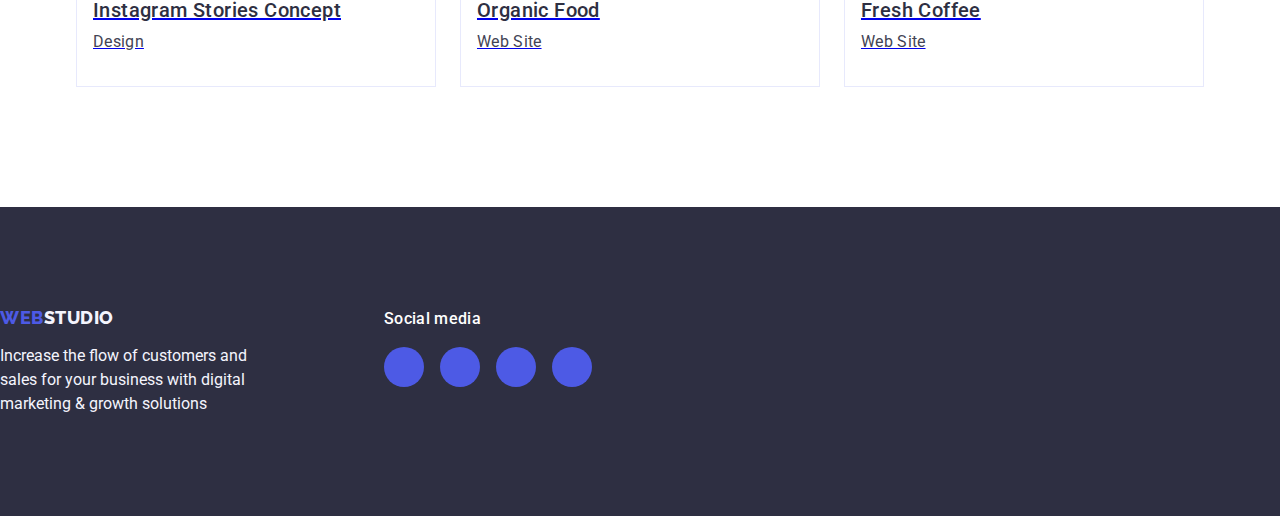
==== commit 32372931: "update" ====
--- a/portfolio.html
+++ b/portfolio.html
@@ -259,7 +259,7 @@
               </a>
             </li>
             <li class="social-item">
-              <a href="" class="social-list-link-ft">
+              <a href="" class="social-list-link-ft link">
                 <svg
                   class="social-list-icon"
                   aria-label="linkedin icon"
--- a/css/styles.css
+++ b/css/styles.css
@@ -164,9 +164,12 @@
   background-size: cover;
   background-position: center;
   max-width: 1440px;
+  margin-left: auto;
+  margin-right: auto;
 }
 .sections {
   padding: 120px 0;
+  display: block;
 }
 
 .title-one {
@@ -396,7 +399,7 @@
   margin: auto;
 }
 
-container-footer {
+.container-footer {
   display: flex;
   align-items: baseline;
 }
@@ -414,7 +417,7 @@
 .social-list {
   display: flex;
   justify-content: center;
-  gap: 24px;
+  gap: 16px;
 }
 .social-item {
   width: 40px;
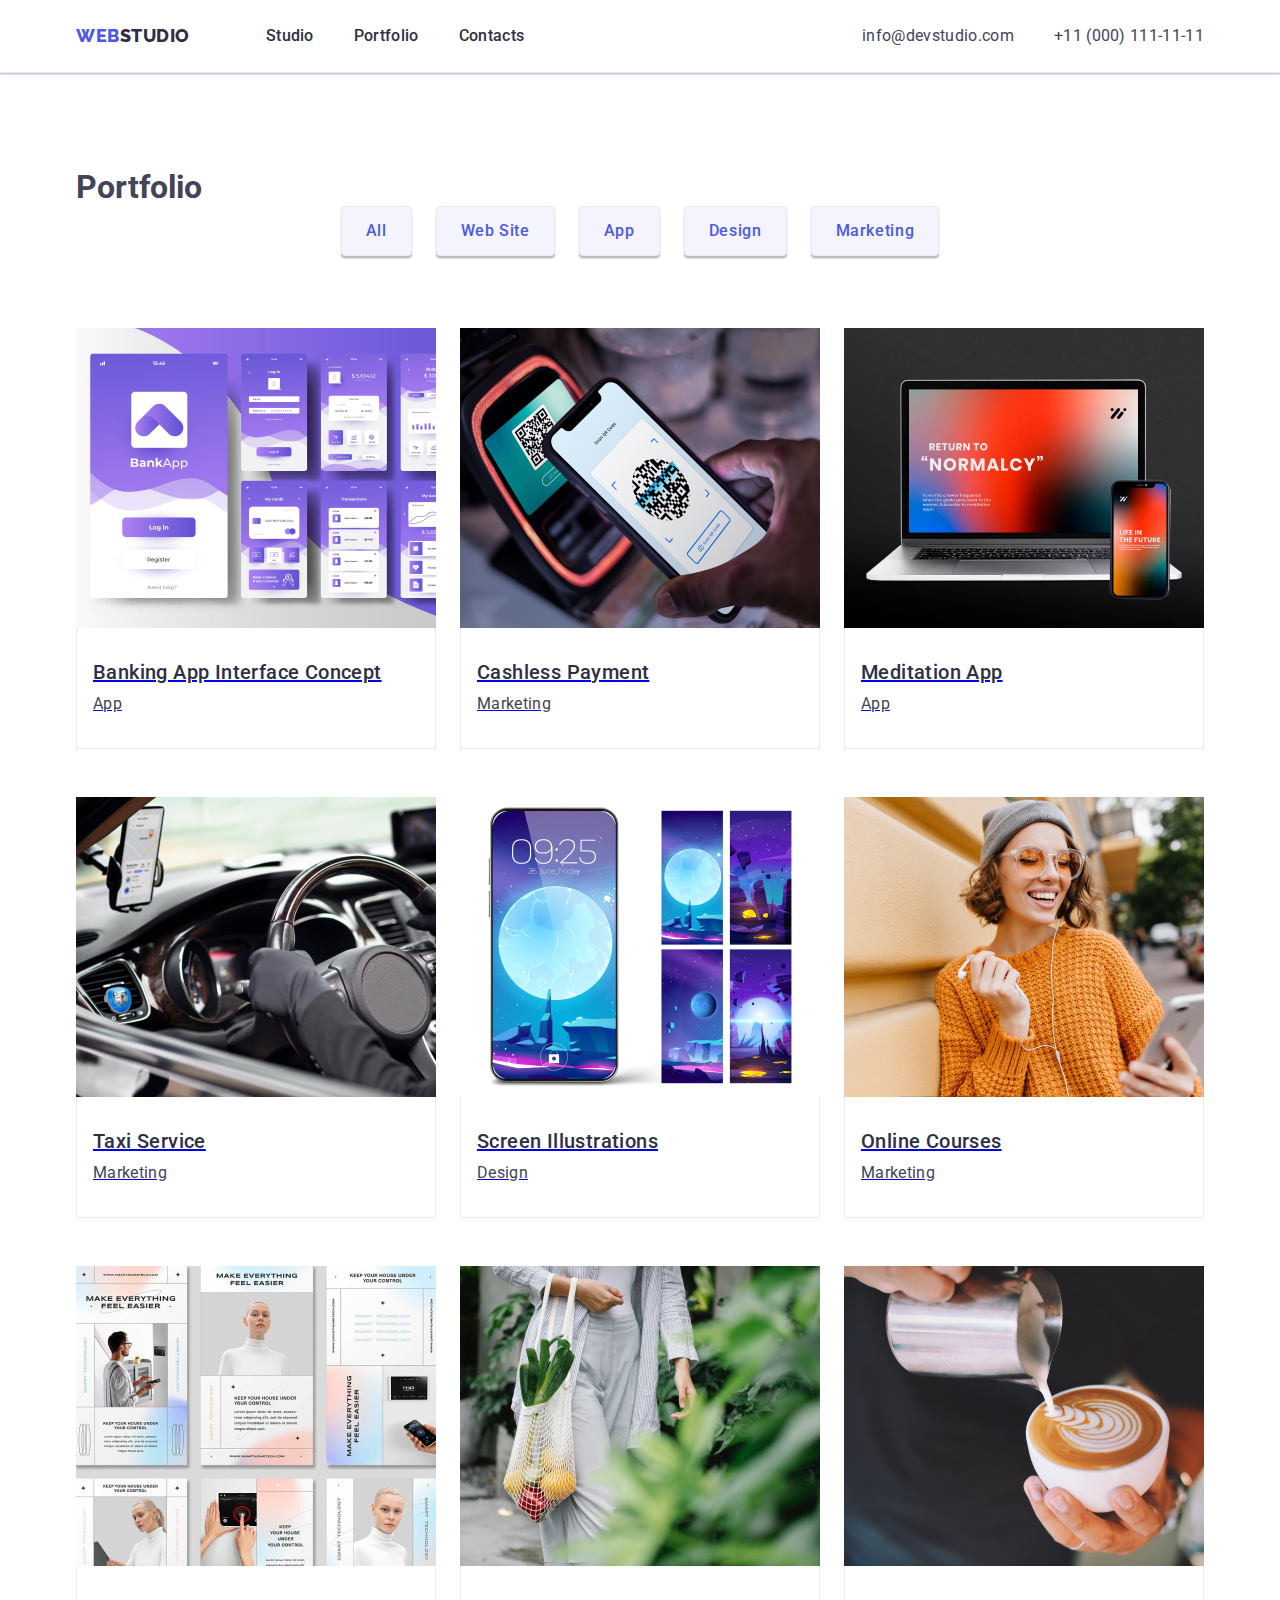
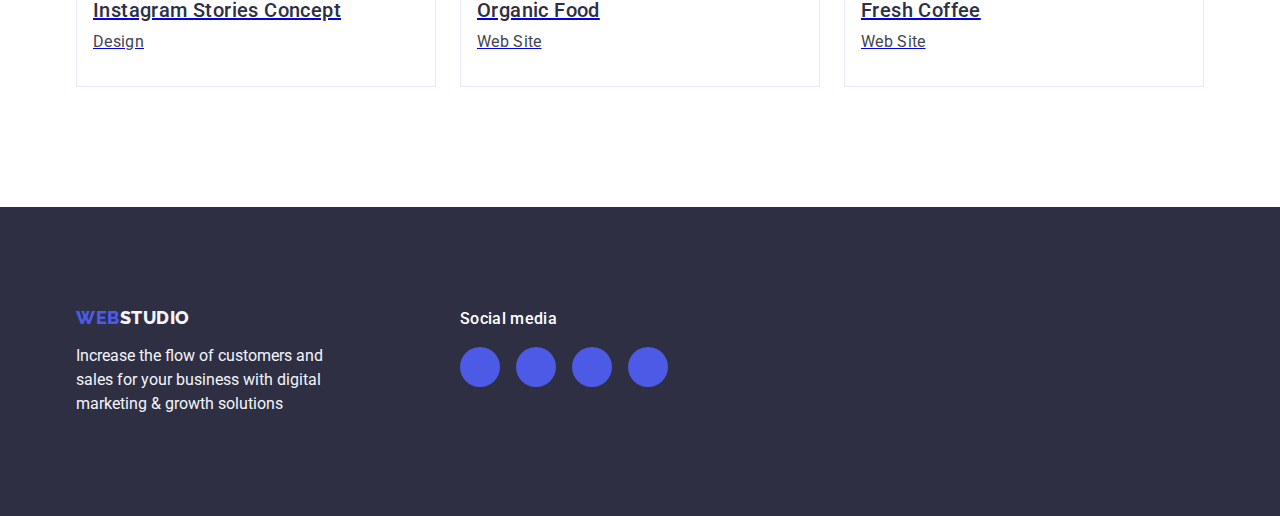
==== commit 261d1bcc: "add" ====
--- a/portfolio.html
+++ b/portfolio.html
@@ -208,8 +208,9 @@
       </section>
     </main>
     <!-- Footer -->
+    <!-- Footer -->
     <footer class="footer">
-      <div class="container-footer">
+      <div class="container container-footer">
         <div class="logotype">
           <a href="./index.html" class="link page-logo footer-logo list"
             >Web<span class="footer-color">Studio</span></a
@@ -219,9 +220,10 @@
             digital marketing & growth solutions
           </p>
         </div>
-        <div class="container-social-list">
+
+        <div>
           <p class="social-media-title">Social media</p>
-          <ul class="social-list list">
+          <ul class="social-list-footer list">
             <li class="social-item">
               <a href="" class="social-list-link-ft link">
                 <svg
--- a/css/styles.css
+++ b/css/styles.css
@@ -414,7 +414,14 @@
   color: var(--footer-color-var);
   margin-bottom: 16px;
 }
-.social-list {
+
+.social-list-section-four {
+  display: flex;
+  justify-content: center;
+  gap: 24px;
+}
+
+.social-list-footer {
   display: flex;
   justify-content: center;
   gap: 16px;
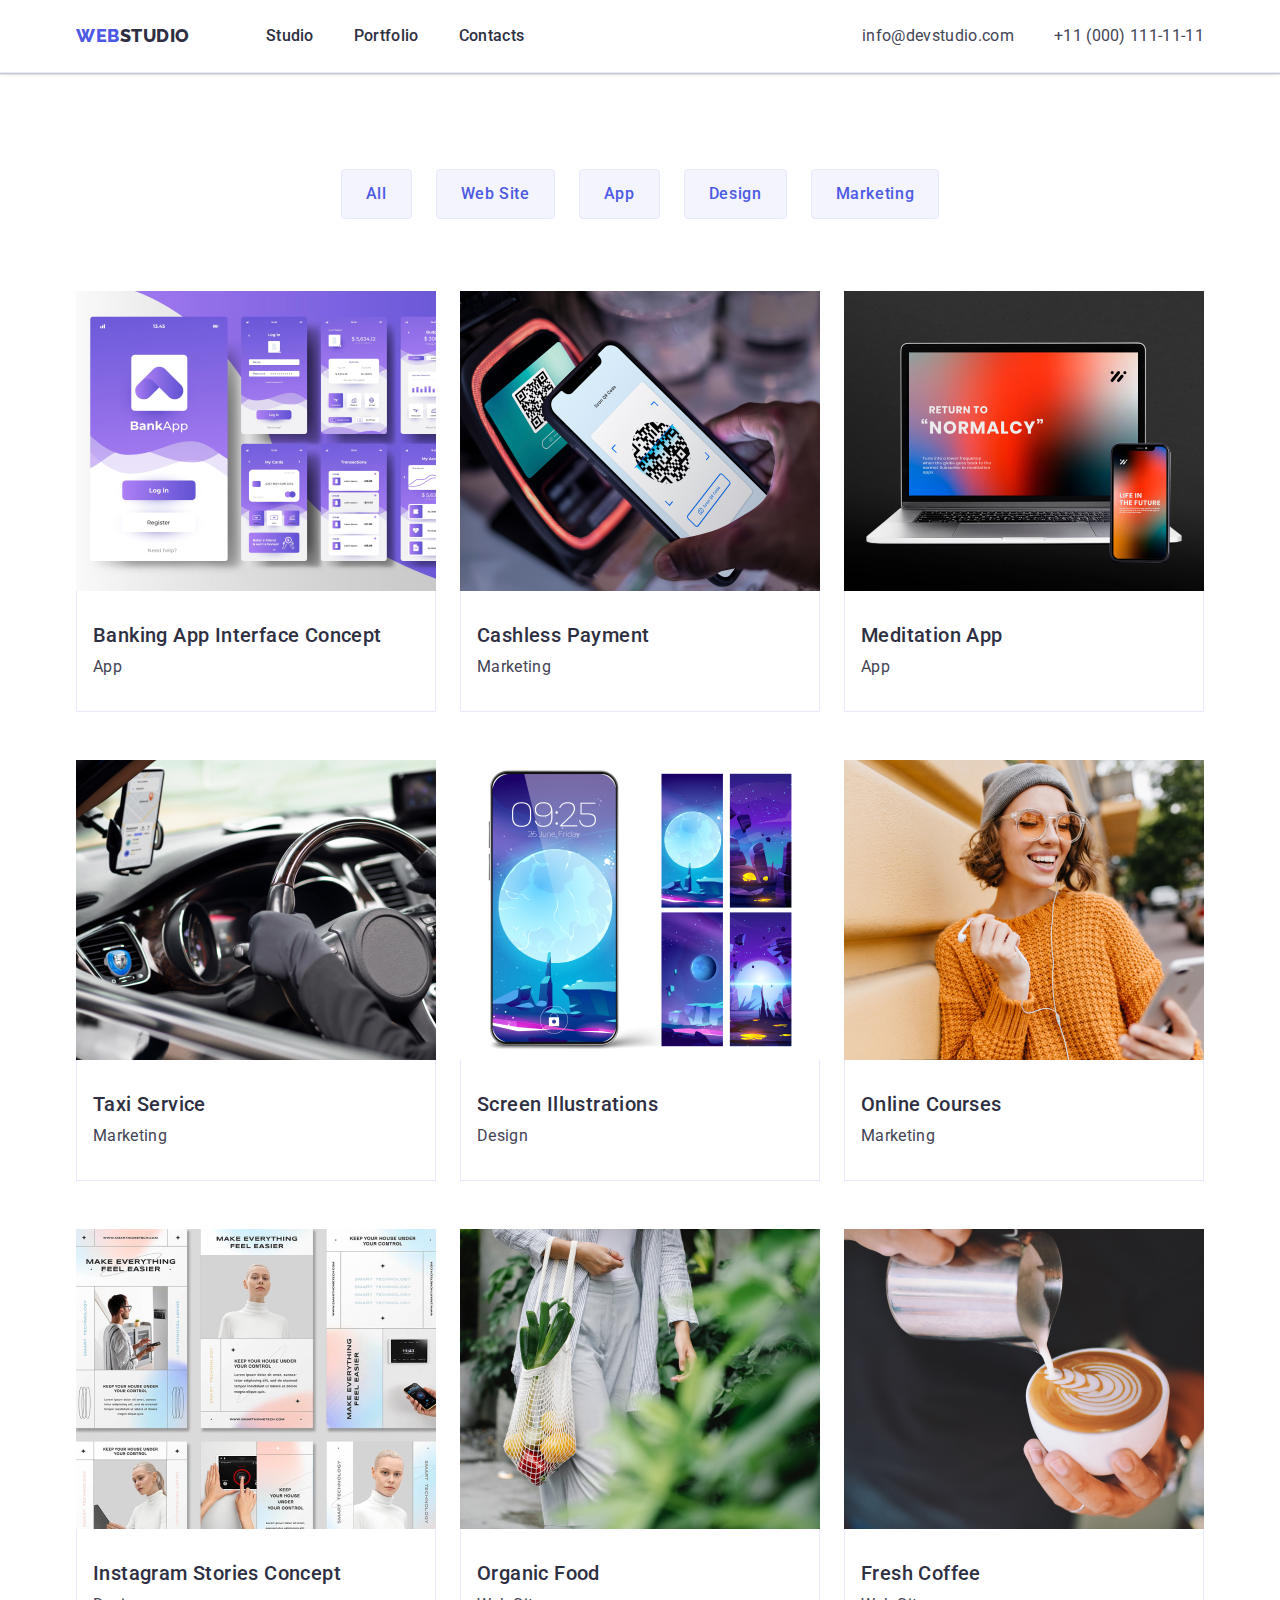
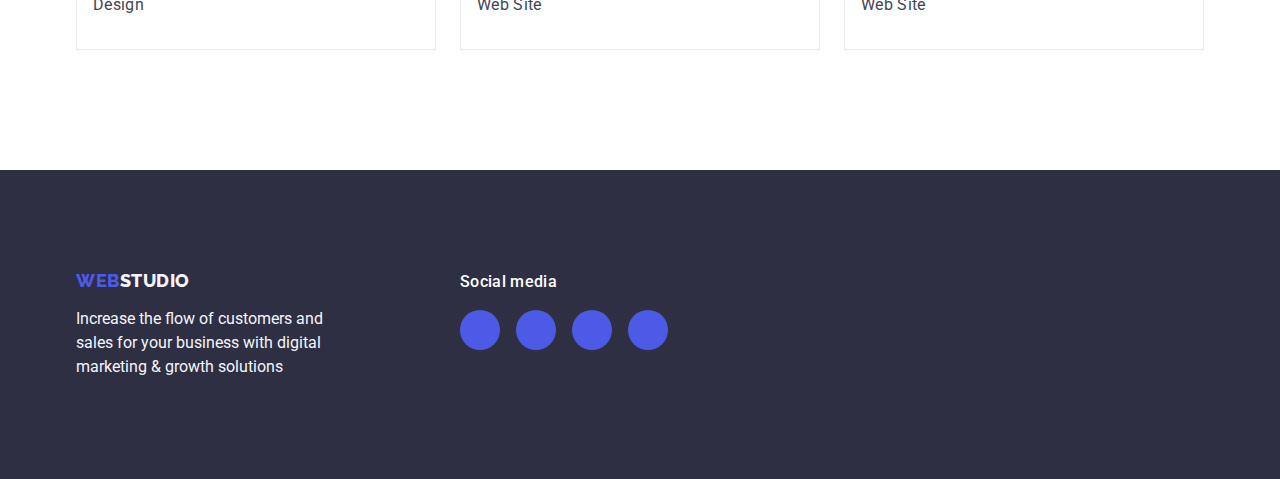
==== commit 22e8a5b8: "update" ====
--- a/portfolio.html
+++ b/portfolio.html
@@ -59,7 +59,7 @@
       <!-- Section-1-Portfolio -->
       <section class="main-portfolio">
         <div class="container">
-          <h1 class="hidden-title">Portfolio</h1>
+          <h1 class="visually-hidden">Portfolio</h1>
           <ul class="portfolio-list list">
             <li><button type="button" class="button-portfolio">All</button></li>
             <li>
@@ -75,7 +75,7 @@
           </ul>
           <ul class="list portfolio-list-app">
             <li class="portfolio-list-item">
-              <a href="./images/imgbankingapp.jpg" class="link-portfolio">
+              <a href="./images/imgbankingapp.jpg" class="link-portfolio link">
                 <img
                   src="./images/imgbankingapp.jpg"
                   alt="banking-app-interface-concept"
@@ -89,7 +89,10 @@
               </a>
             </li>
             <li class="portfolio-list-item">
-              <a href="./images/imgcashlesspayment.jpg" class="link-portfolio">
+              <a
+                href="./images/imgcashlesspayment.jpg"
+                class="link-portfolio link"
+              >
                 <img
                   src="./images/imgcashlesspayment.jpg"
                   alt="cashless-payment"
@@ -103,7 +106,10 @@
               </a>
             </li>
             <li class="portfolio-list-item">
-              <a href="./images/imgmediationapp.jpg" class="link-portfolio">
+              <a
+                href="./images/imgmediationapp.jpg"
+                class="link-portfolio link"
+              >
                 <img
                   src="./images/imgmediationapp.jpg"
                   alt="mediation-app"
@@ -117,7 +123,7 @@
               </a>
             </li>
             <li class="portfolio-list-item">
-              <a href="./images/imgtaxiservice.jpg" class="link-portfolio">
+              <a href="./images/imgtaxiservice.jpg" class="link-portfolio link">
                 <img
                   src="./images/imgtaxiservice.jpg"
                   alt="taxi-service"
@@ -133,7 +139,7 @@
             <li class="portfolio-list-item">
               <a
                 href="./images/imgscreenillustration.jpg"
-                class="link-portfolio"
+                class="link-portfolio link"
               >
                 <img
                   src="./images/imgscreenillustration.jpg"
@@ -148,7 +154,10 @@
               </a>
             </li>
             <li class="portfolio-list-item">
-              <a href="./images/imgonlinecourses.jpg" class="link-portfolio">
+              <a
+                href="./images/imgonlinecourses.jpg"
+                class="link-portfolio link"
+              >
                 <img
                   src="./images/imgonlinecourses.jpg"
                   alt="screen-illustrations"
@@ -162,7 +171,10 @@
               </a>
             </li>
             <li class="portfolio-list-item">
-              <a href="./images/imginstagramstories.jpg" class="link-portfolio">
+              <a
+                href="./images/imginstagramstories.jpg"
+                class="link-portfolio link"
+              >
                 <img
                   src="./images/imginstagramstories.jpg"
                   alt="instagram-strories-concept"
@@ -176,7 +188,7 @@
               </a>
             </li>
             <li class="portfolio-list-item">
-              <a href="./images/imgorganicfood.jpg" class="link-portfolio">
+              <a href="./images/imgorganicfood.jpg" class="link-portfolio link">
                 <img
                   src="./images/imgorganicfood.jpg"
                   alt="organic-food"
@@ -190,7 +202,7 @@
               </a>
             </li>
             <li class="portfolio-list-item">
-              <a href="./images/imgfreshcoffee.jpg" class="link-portfolio">
+              <a href="./images/imgfreshcoffee.jpg" class="link-portfolio link">
                 <img
                   src="./images/imgfreshcoffee.jpg"
                   alt="fresh-coffee"
--- a/css/styles.css
+++ b/css/styles.css
@@ -254,7 +254,7 @@
 /* Section-4 */
 .section-four-background-color {
   background-color: var(--section-four-back-ground-color);
-  padding: 120px 120px;
+  padding: 120px 0px;
 }
 .container-four {
   width: 1158px;
@@ -262,8 +262,6 @@
   margin-right: auto;
   padding-left: 15px;
   padding-right: 15px;
-  margin-bottom: 120px;
-  width: 1158px;
 }
 .social-list-link {
   display: flex;
@@ -488,8 +486,6 @@
   padding: 12px 24px;
   border: 1px solid var(--buttons-portfolio);
   border-radius: 4px;
-  box-shadow: 0px 3px 1px rgba(0, 0, 0, 0.1), 0px 2px 1px rgba(0, 0, 0, 0.08),
-    0px 2px 2px rgba(0, 0, 0, 0.12);
 }
 .button-portfolio:hover,
 .button-portfolio:focus {
@@ -497,6 +493,8 @@
   color: #ffffff;
   background-color: #404bbf;
   border: 1px solid transparent;
+  box-shadow: 0px 3px 1px rgba(0, 0, 0, 0.1), 0px 2px 1px rgba(0, 0, 0, 0.08),
+    0px 2px 2px rgba(0, 0, 0, 0.12);
 }
 .title-portfolio {
   font-weight: 500;
